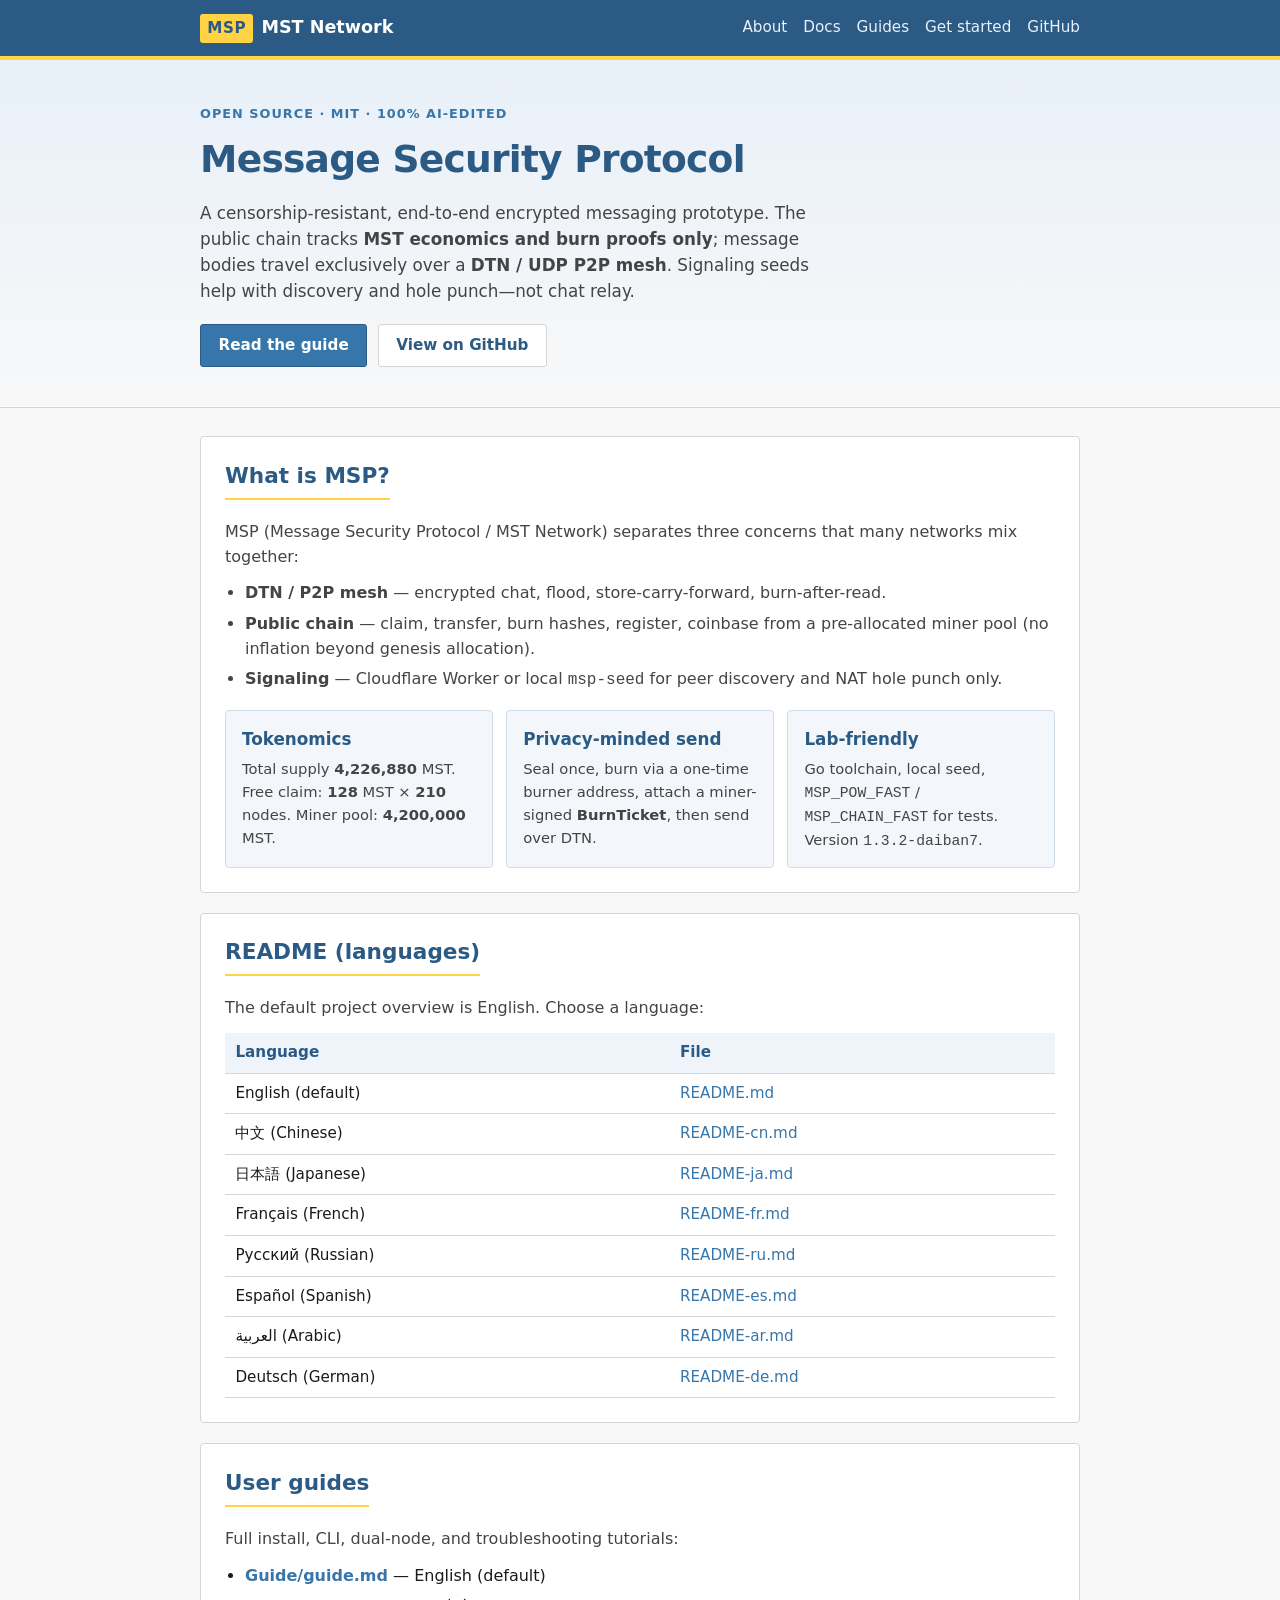
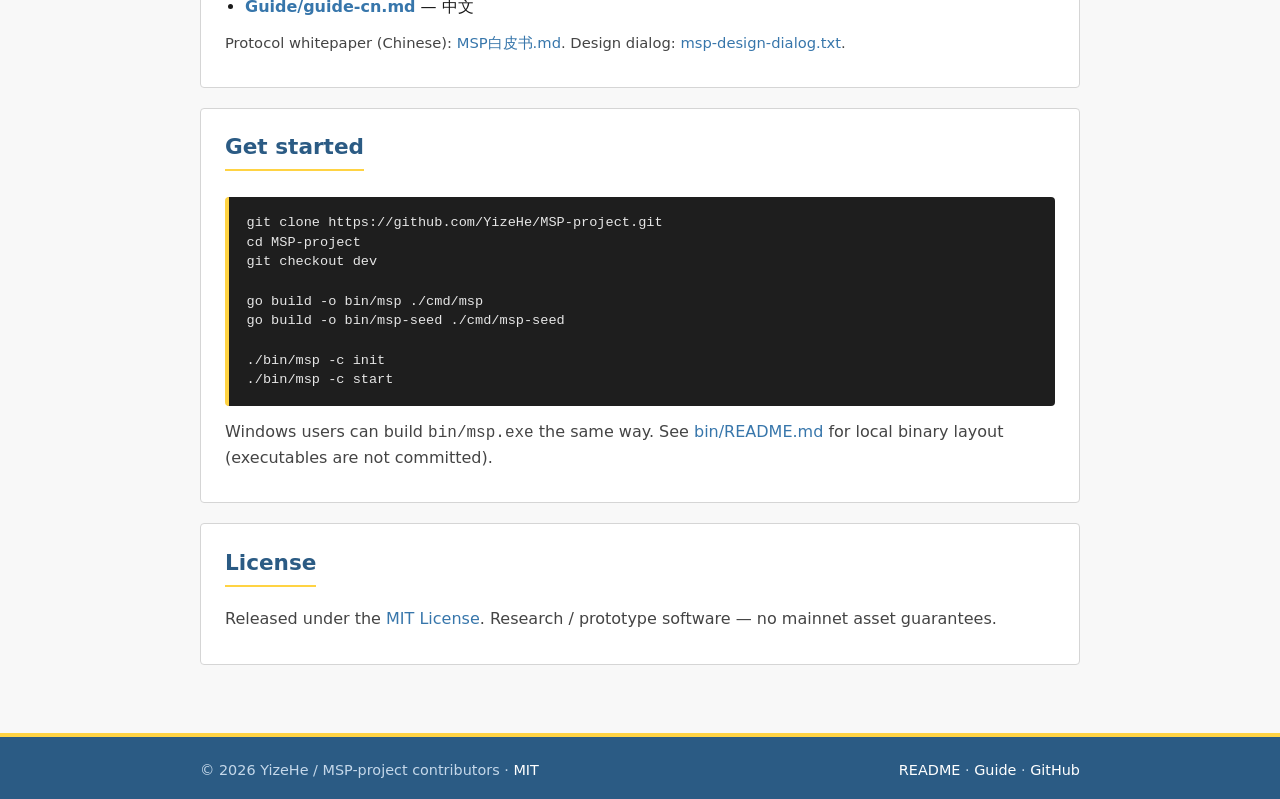
==== index.html @ b4215a98 "docs: add Python.org-style English landing page Simple index.html + site.css with project intro and " ====
<!DOCTYPE html>
<html lang="en">
<head>
  <meta charset="utf-8">
  <meta name="viewport" content="width=device-width, initial-scale=1">
  <title>MSP / MST Network</title>
  <meta name="description" content="Censorship-resistant, end-to-end encrypted decentralized messaging. Economy chain for MST burns; messages over DTN/P2P.">
  <link rel="stylesheet" href="site.css">
</head>
<body>
  <header class="site-header">
    <div class="wrap header-inner">
      <a class="brand" href="index.html">
        <span class="brand-mark">MSP</span>
        <span class="brand-text">MST Network</span>
      </a>
      <nav class="nav" aria-label="Primary">
        <a href="#about">About</a>
        <a href="#docs">Docs</a>
        <a href="#guides">Guides</a>
        <a href="#start">Get started</a>
        <a href="https://github.com/YizeHe/MSP-project" rel="noopener">GitHub</a>
      </nav>
    </div>
  </header>

  <section class="hero">
    <div class="wrap hero-inner">
      <p class="eyebrow">Open source · MIT · 100% AI-edited</p>
      <h1>Message Security Protocol</h1>
      <p class="lead">
        A censorship-resistant, end-to-end encrypted messaging prototype.
        The public chain tracks <strong>MST economics and burn proofs only</strong>;
        message bodies travel exclusively over a <strong>DTN / UDP P2P mesh</strong>.
        Signaling seeds help with discovery and hole punch—not chat relay.
      </p>
      <p class="hero-actions">
        <a class="btn btn-primary" href="Guide/guide.md">Read the guide</a>
        <a class="btn btn-secondary" href="https://github.com/YizeHe/MSP-project/tree/dev">View on GitHub</a>
      </p>
    </div>
  </section>

  <main class="wrap">
    <section id="about" class="block">
      <h2>What is MSP?</h2>
      <p>
        MSP (Message Security Protocol / MST Network) separates three concerns that
        many networks mix together:
      </p>
      <ul class="plain-list">
        <li><strong>DTN / P2P mesh</strong> — encrypted chat, flood, store-carry-forward, burn-after-read.</li>
        <li><strong>Public chain</strong> — claim, transfer, burn hashes, register, coinbase from a pre-allocated miner pool (no inflation beyond genesis allocation).</li>
        <li><strong>Signaling</strong> — Cloudflare Worker or local <code>msp-seed</code> for peer discovery and NAT hole punch only.</li>
      </ul>
      <div class="cards">
        <article class="card">
          <h3>Tokenomics</h3>
          <p>Total supply <strong>4,226,880</strong> MST. Free claim: <strong>128</strong> MST × <strong>210</strong> nodes. Miner pool: <strong>4,200,000</strong> MST.</p>
        </article>
        <article class="card">
          <h3>Privacy-minded send</h3>
          <p>Seal once, burn via a one-time burner address, attach a miner-signed <strong>BurnTicket</strong>, then send over DTN.</p>
        </article>
        <article class="card">
          <h3>Lab-friendly</h3>
          <p>Go toolchain, local seed, <code>MSP_POW_FAST</code> / <code>MSP_CHAIN_FAST</code> for tests. Version <code>1.3.2-daiban7</code>.</p>
        </article>
      </div>
    </section>

    <section id="docs" class="block">
      <h2>README (languages)</h2>
      <p>The default project overview is English. Choose a language:</p>
      <table class="doc-table">
        <thead>
          <tr><th>Language</th><th>File</th></tr>
        </thead>
        <tbody>
          <tr><td>English (default)</td><td><a href="README.md">README.md</a></td></tr>
          <tr><td>中文 (Chinese)</td><td><a href="README-cn.md">README-cn.md</a></td></tr>
          <tr><td>日本語 (Japanese)</td><td><a href="README-ja.md">README-ja.md</a></td></tr>
          <tr><td>Français (French)</td><td><a href="README-fr.md">README-fr.md</a></td></tr>
          <tr><td>Русский (Russian)</td><td><a href="README-ru.md">README-ru.md</a></td></tr>
          <tr><td>Español (Spanish)</td><td><a href="README-es.md">README-es.md</a></td></tr>
          <tr><td>العربية (Arabic)</td><td><a href="README-ar.md">README-ar.md</a></td></tr>
          <tr><td>Deutsch (German)</td><td><a href="README-de.md">README-de.md</a></td></tr>
        </tbody>
      </table>
    </section>

    <section id="guides" class="block">
      <h2>User guides</h2>
      <p>Full install, CLI, dual-node, and troubleshooting tutorials:</p>
      <ul class="link-list">
        <li><a href="Guide/guide.md"><strong>Guide/guide.md</strong></a> — English (default)</li>
        <li><a href="Guide/guide-cn.md"><strong>Guide/guide-cn.md</strong></a> — 中文</li>
      </ul>
      <p class="note">
        Protocol whitepaper (Chinese): <a href="MSP白皮书.md">MSP白皮书.md</a>.
        Design dialog: <a href="msp-design-dialog.txt">msp-design-dialog.txt</a>.
      </p>
    </section>

    <section id="start" class="block">
      <h2>Get started</h2>
      <pre class="code"><code>git clone https://github.com/YizeHe/MSP-project.git
cd MSP-project
git checkout dev

go build -o bin/msp ./cmd/msp
go build -o bin/msp-seed ./cmd/msp-seed

./bin/msp -c init
./bin/msp -c start</code></pre>
      <p>
        Windows users can build <code>bin/msp.exe</code> the same way.
        See <a href="bin/README.md">bin/README.md</a> for local binary layout (executables are not committed).
      </p>
    </section>

    <section class="block">
      <h2>License</h2>
      <p>
        Released under the <a href="LICENSE">MIT License</a>.
        Research / prototype software — no mainnet asset guarantees.
      </p>
    </section>
  </main>

  <footer class="site-footer">
    <div class="wrap footer-inner">
      <p>© 2026 YizeHe / MSP-project contributors · <a href="LICENSE">MIT</a></p>
      <p class="footer-links">
        <a href="README.md">README</a> ·
        <a href="Guide/guide.md">Guide</a> ·
        <a href="https://github.com/YizeHe/MSP-project">GitHub</a>
      </p>
    </div>
  </footer>
</body>
</html>
---- site.css ----
/* Minimal Python.org–inspired layout: clean header, blue accents, readable body */

:root {
  --blue-dark: #2b5b84;
  --blue: #3776ab;
  --blue-light: #4b8bbe;
  --yellow: #ffd343;
  --bg: #f8f8f8;
  --surface: #ffffff;
  --text: #1a1a1a;
  --muted: #444;
  --border: #d5d5d5;
  --max: 920px;
  --font: "Segoe UI", system-ui, -apple-system, "Helvetica Neue", Arial, sans-serif;
  --mono: "Cascadia Code", "Consolas", "Liberation Mono", Menlo, monospace;
}

*,
*::before,
*::after {
  box-sizing: border-box;
}

html {
  scroll-behavior: smooth;
}

body {
  margin: 0;
  font-family: var(--font);
  font-size: 16px;
  line-height: 1.55;
  color: var(--text);
  background: var(--bg);
}

a {
  color: var(--blue);
  text-decoration: none;
}

a:hover,
a:focus {
  color: var(--blue-dark);
  text-decoration: underline;
}

.wrap {
  max-width: var(--max);
  margin: 0 auto;
  padding: 0 1.25rem;
}

/* Header */

.site-header {
  background: var(--blue-dark);
  color: #fff;
  border-bottom: 4px solid var(--yellow);
}

.header-inner {
  display: flex;
  flex-wrap: wrap;
  align-items: center;
  justify-content: space-between;
  gap: 0.75rem 1.5rem;
  padding: 0.85rem 1.25rem;
}

.brand {
  display: flex;
  align-items: baseline;
  gap: 0.5rem;
  color: #fff;
  text-decoration: none;
  font-weight: 700;
}

.brand:hover {
  color: var(--yellow);
  text-decoration: none;
}

.brand-mark {
  background: var(--yellow);
  color: var(--blue-dark);
  padding: 0.15rem 0.45rem;
  border-radius: 3px;
  font-size: 0.95rem;
  letter-spacing: 0.04em;
}

.brand-text {
  font-size: 1.1rem;
}

.nav {
  display: flex;
  flex-wrap: wrap;
  gap: 0.35rem 1rem;
}

.nav a {
  color: #e8f1fa;
  font-size: 0.95rem;
  font-weight: 500;
}

.nav a:hover {
  color: var(--yellow);
  text-decoration: none;
}

/* Hero */

.hero {
  background: linear-gradient(180deg, #e8f0f8 0%, var(--bg) 100%);
  border-bottom: 1px solid var(--border);
  padding: 2.75rem 0 2.5rem;
}

.hero h1 {
  margin: 0.35rem 0 0.75rem;
  font-size: clamp(1.75rem, 4vw, 2.35rem);
  font-weight: 700;
  color: var(--blue-dark);
  letter-spacing: -0.02em;
}

.eyebrow {
  margin: 0;
  font-size: 0.8rem;
  text-transform: uppercase;
  letter-spacing: 0.08em;
  color: var(--blue);
  font-weight: 600;
}

.lead {
  margin: 0 0 1.25rem;
  max-width: 40rem;
  color: var(--muted);
  font-size: 1.05rem;
}

.hero-actions {
  display: flex;
  flex-wrap: wrap;
  gap: 0.65rem;
  margin: 0;
}

.btn {
  display: inline-block;
  padding: 0.55rem 1.1rem;
  border-radius: 3px;
  font-weight: 600;
  font-size: 0.95rem;
  text-decoration: none;
  border: 1px solid transparent;
}

.btn:hover {
  text-decoration: none;
}

.btn-primary {
  background: var(--blue);
  color: #fff;
  border-color: var(--blue-dark);
}

.btn-primary:hover {
  background: var(--blue-dark);
  color: #fff;
}

.btn-secondary {
  background: var(--surface);
  color: var(--blue-dark);
  border-color: var(--border);
}

.btn-secondary:hover {
  border-color: var(--blue);
  color: var(--blue);
}

/* Main content */

main.wrap {
  padding-top: 0.5rem;
  padding-bottom: 2.5rem;
}

.block {
  background: var(--surface);
  border: 1px solid var(--border);
  border-radius: 4px;
  padding: 1.35rem 1.5rem 1.5rem;
  margin: 1.25rem 0;
}

.block h2 {
  margin: 0 0 0.75rem;
  font-size: 1.35rem;
  color: var(--blue-dark);
  border-bottom: 2px solid var(--yellow);
  padding-bottom: 0.35rem;
  display: inline-block;
}

.block h3 {
  margin: 0 0 0.4rem;
  font-size: 1.05rem;
  color: var(--blue-dark);
}

.block p {
  margin: 0.5rem 0;
  color: var(--muted);
}

.plain-list {
  margin: 0.75rem 0;
  padding-left: 1.25rem;
  color: var(--muted);
}

.plain-list li {
  margin: 0.35rem 0;
}

.cards {
  display: grid;
  grid-template-columns: repeat(auto-fit, minmax(200px, 1fr));
  gap: 0.85rem;
  margin-top: 1.1rem;
}

.card {
  background: #f3f7fb;
  border: 1px solid #cfdce8;
  border-radius: 4px;
  padding: 0.9rem 1rem;
}

.card p {
  margin: 0;
  font-size: 0.92rem;
}

.doc-table {
  width: 100%;
  border-collapse: collapse;
  margin-top: 0.75rem;
  font-size: 0.95rem;
}

.doc-table th,
.doc-table td {
  text-align: left;
  padding: 0.5rem 0.65rem;
  border-bottom: 1px solid var(--border);
}

.doc-table th {
  background: #eef4fa;
  color: var(--blue-dark);
  font-weight: 600;
}

.doc-table tr:hover td {
  background: #fafcfe;
}

.link-list {
  margin: 0.75rem 0;
  padding-left: 1.25rem;
}

.link-list li {
  margin: 0.4rem 0;
}

.note {
  font-size: 0.92rem;
}

.code {
  margin: 0.85rem 0;
  padding: 1rem 1.1rem;
  background: #1e1e1e;
  color: #e6e6e6;
  border-radius: 4px;
  overflow-x: auto;
  font-family: var(--mono);
  font-size: 0.85rem;
  line-height: 1.45;
  border-left: 4px solid var(--yellow);
}

.code code {
  font-family: inherit;
}

/* Footer */

.site-footer {
  background: var(--blue-dark);
  color: #c5d8ea;
  padding: 1.25rem 0;
  margin-top: 0.5rem;
  border-top: 4px solid var(--yellow);
}

.footer-inner {
  display: flex;
  flex-wrap: wrap;
  justify-content: space-between;
  gap: 0.5rem 1rem;
  font-size: 0.9rem;
}

.site-footer a {
  color: #fff;
}

.site-footer a:hover {
  color: var(--yellow);
}

.site-footer p {
  margin: 0.15rem 0;
}

@media (max-width: 600px) {
  .header-inner {
    flex-direction: column;
    align-items: flex-start;
  }

  .hero {
    padding: 1.75rem 0 1.5rem;
  }

  .block {
    padding: 1.1rem;
  }
}
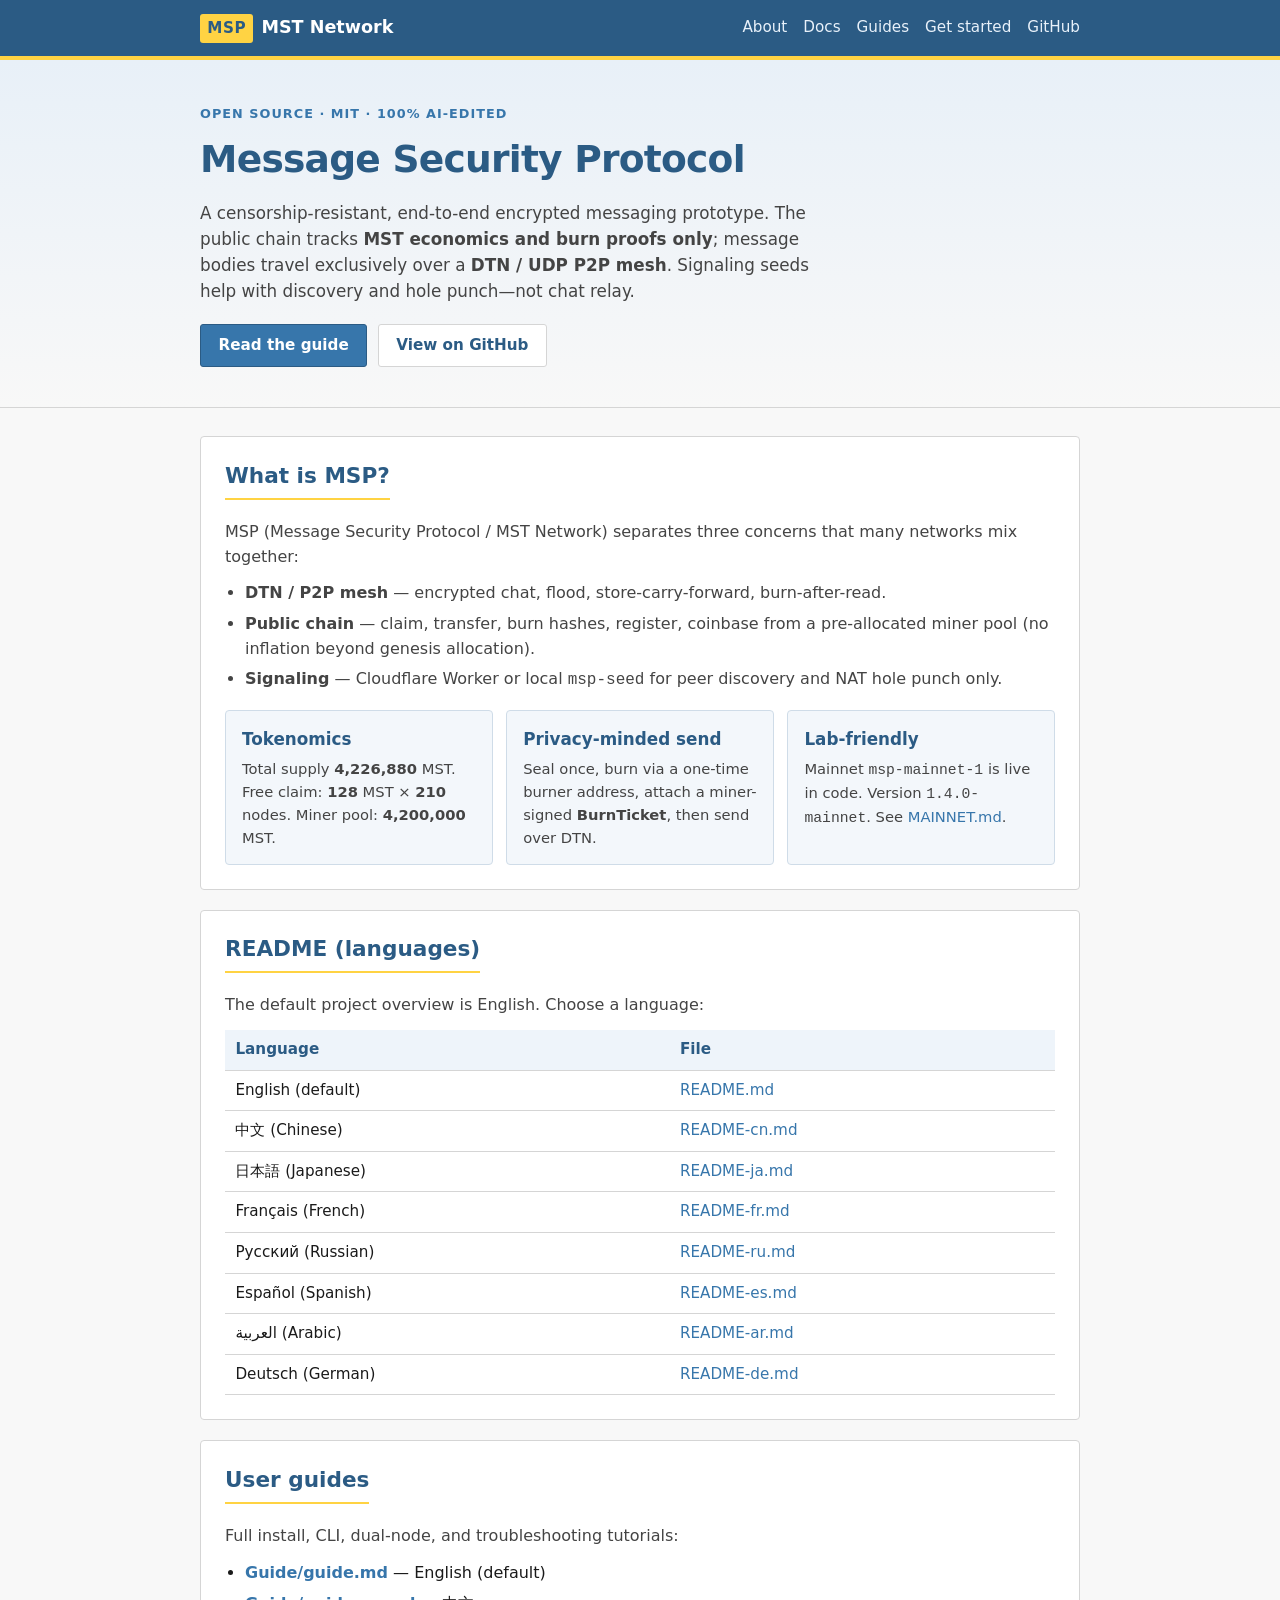
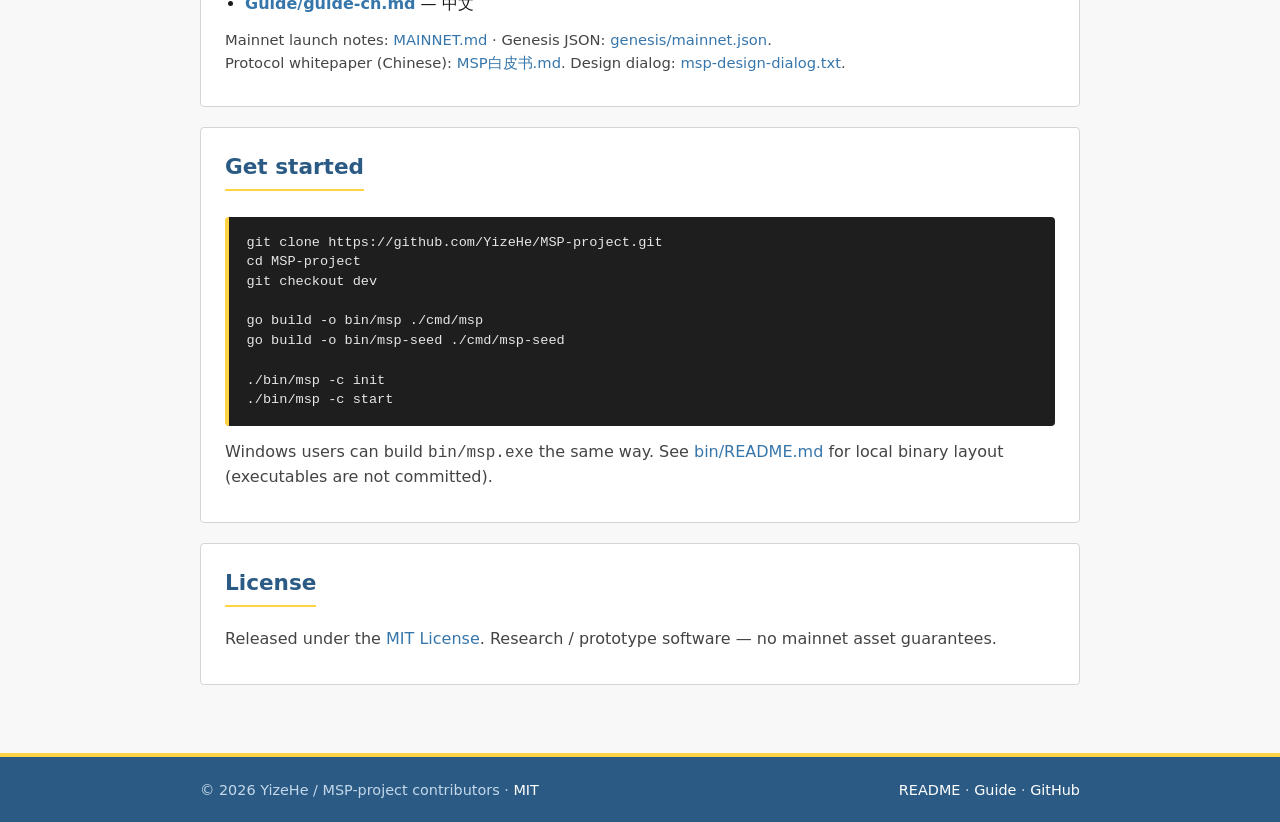
==== commit a3613cc5: "feat: launch msp-mainnet-1 with frozen genesis block Define mainnet chain_id, network_params + init_" ====
--- a/index.html
+++ b/index.html
@@ -64,7 +64,7 @@
         </article>
         <article class="card">
           <h3>Lab-friendly</h3>
-          <p>Go toolchain, local seed, <code>MSP_POW_FAST</code> / <code>MSP_CHAIN_FAST</code> for tests. Version <code>1.3.2-daiban7</code>.</p>
+          <p>Mainnet <code>msp-mainnet-1</code> is live in code. Version <code>1.4.0-mainnet</code>. See <a href="MAINNET.md">MAINNET.md</a>.</p>
         </article>
       </div>
     </section>
@@ -97,6 +97,8 @@
         <li><a href="Guide/guide-cn.md"><strong>Guide/guide-cn.md</strong></a> — 中文</li>
       </ul>
       <p class="note">
+        Mainnet launch notes: <a href="MAINNET.md">MAINNET.md</a> ·
+        Genesis JSON: <a href="genesis/mainnet.json">genesis/mainnet.json</a>.<br>
         Protocol whitepaper (Chinese): <a href="MSP白皮书.md">MSP白皮书.md</a>.
         Design dialog: <a href="msp-design-dialog.txt">msp-design-dialog.txt</a>.
       </p>
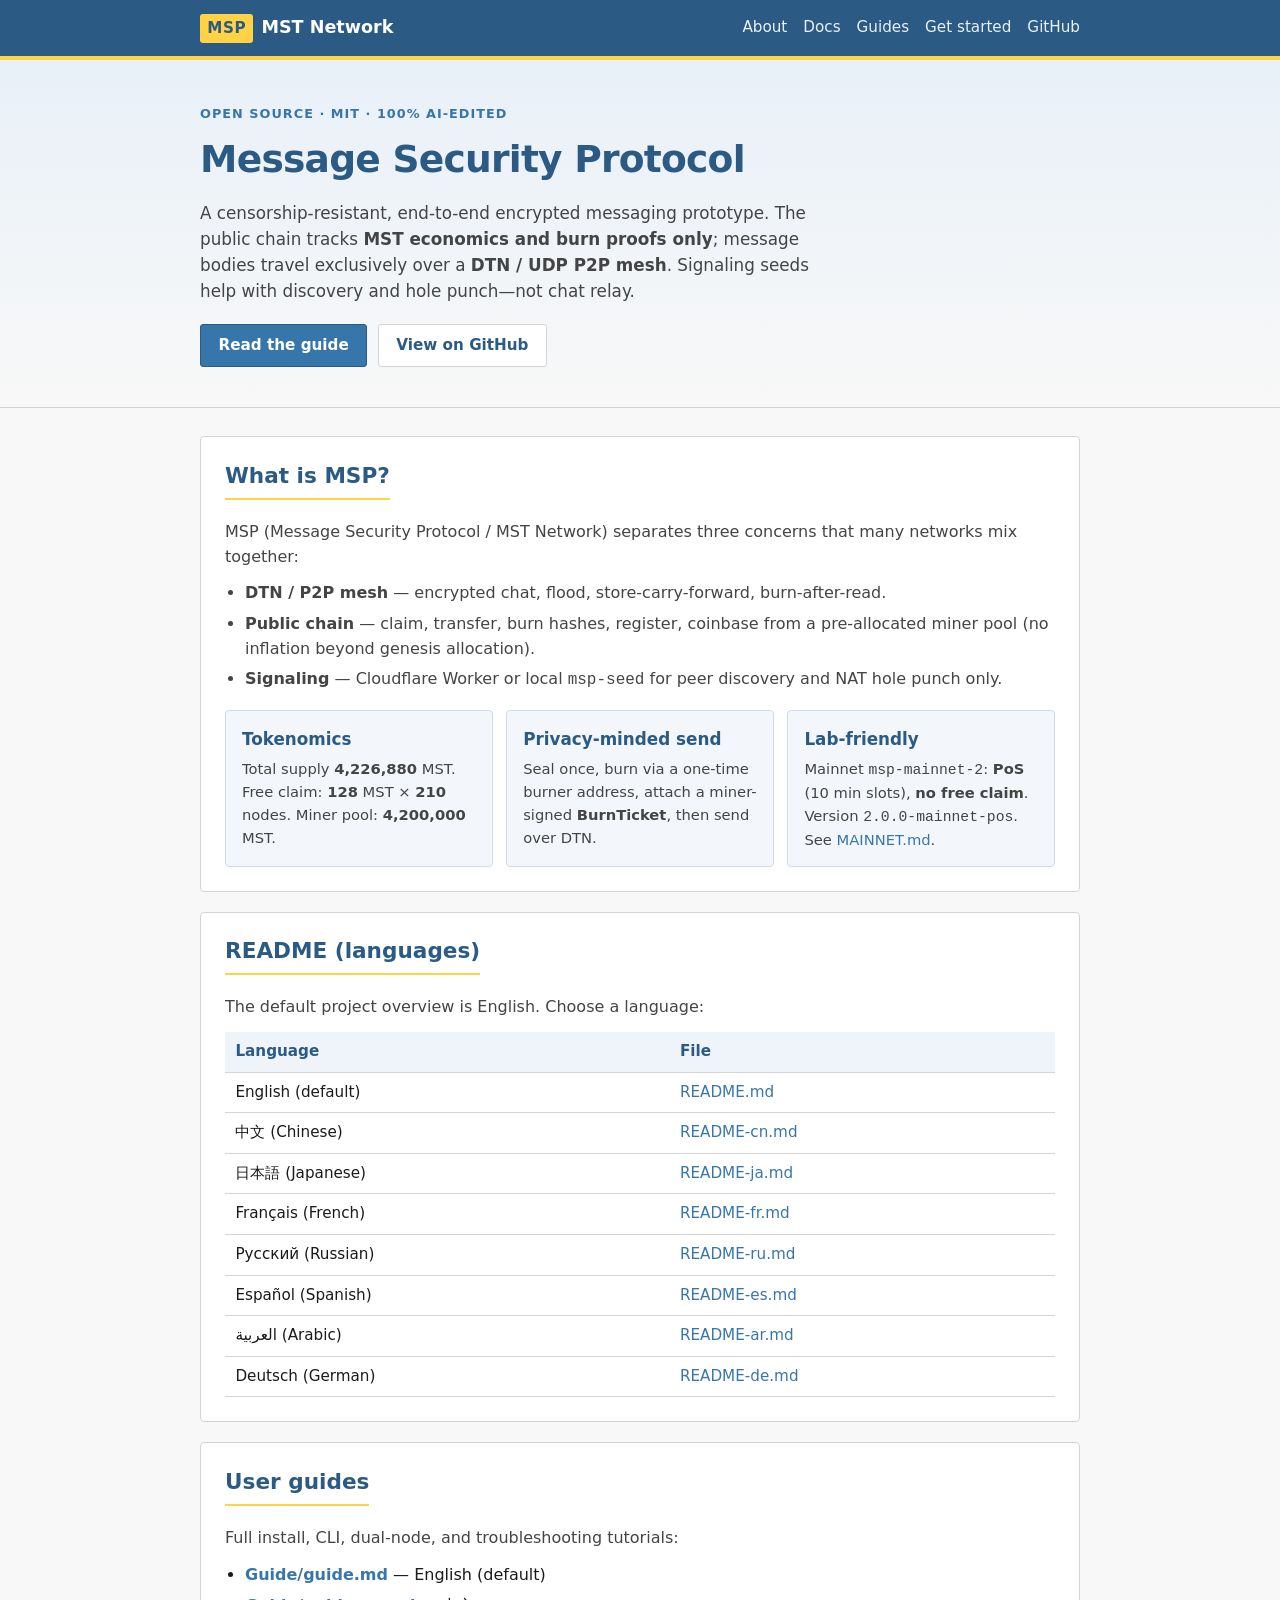
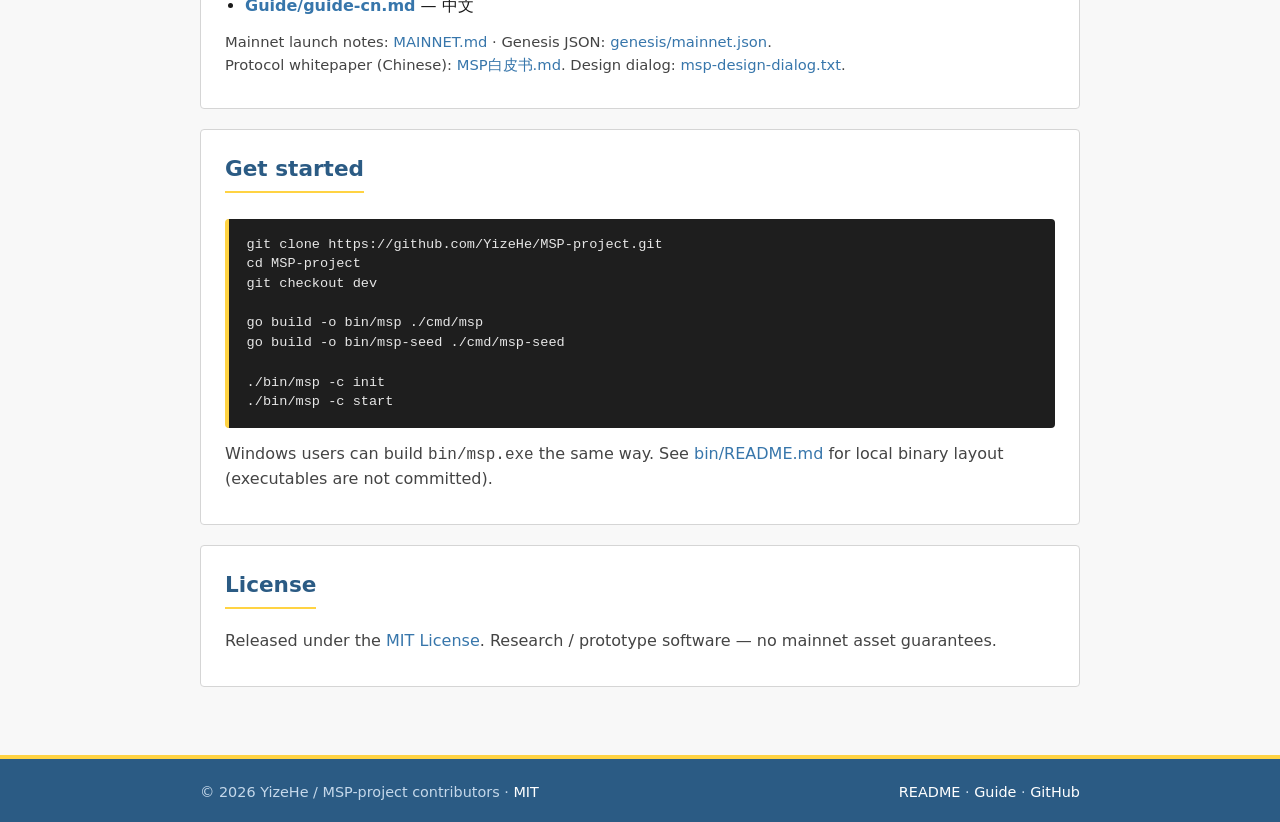
==== commit 8766fbc9: "feat: mainnet-2 production PoS, no free claim, 10m slots Replace free 210x128 claim and block PoW wi" ====
--- a/index.html
+++ b/index.html
@@ -64,7 +64,7 @@
         </article>
         <article class="card">
           <h3>Lab-friendly</h3>
-          <p>Mainnet <code>msp-mainnet-1</code> is live in code. Version <code>1.4.0-mainnet</code>. See <a href="MAINNET.md">MAINNET.md</a>.</p>
+          <p>Mainnet <code>msp-mainnet-2</code>: <strong>PoS</strong> (10&nbsp;min slots), <strong>no free claim</strong>. Version <code>2.0.0-mainnet-pos</code>. See <a href="MAINNET.md">MAINNET.md</a>.</p>
         </article>
       </div>
     </section>
